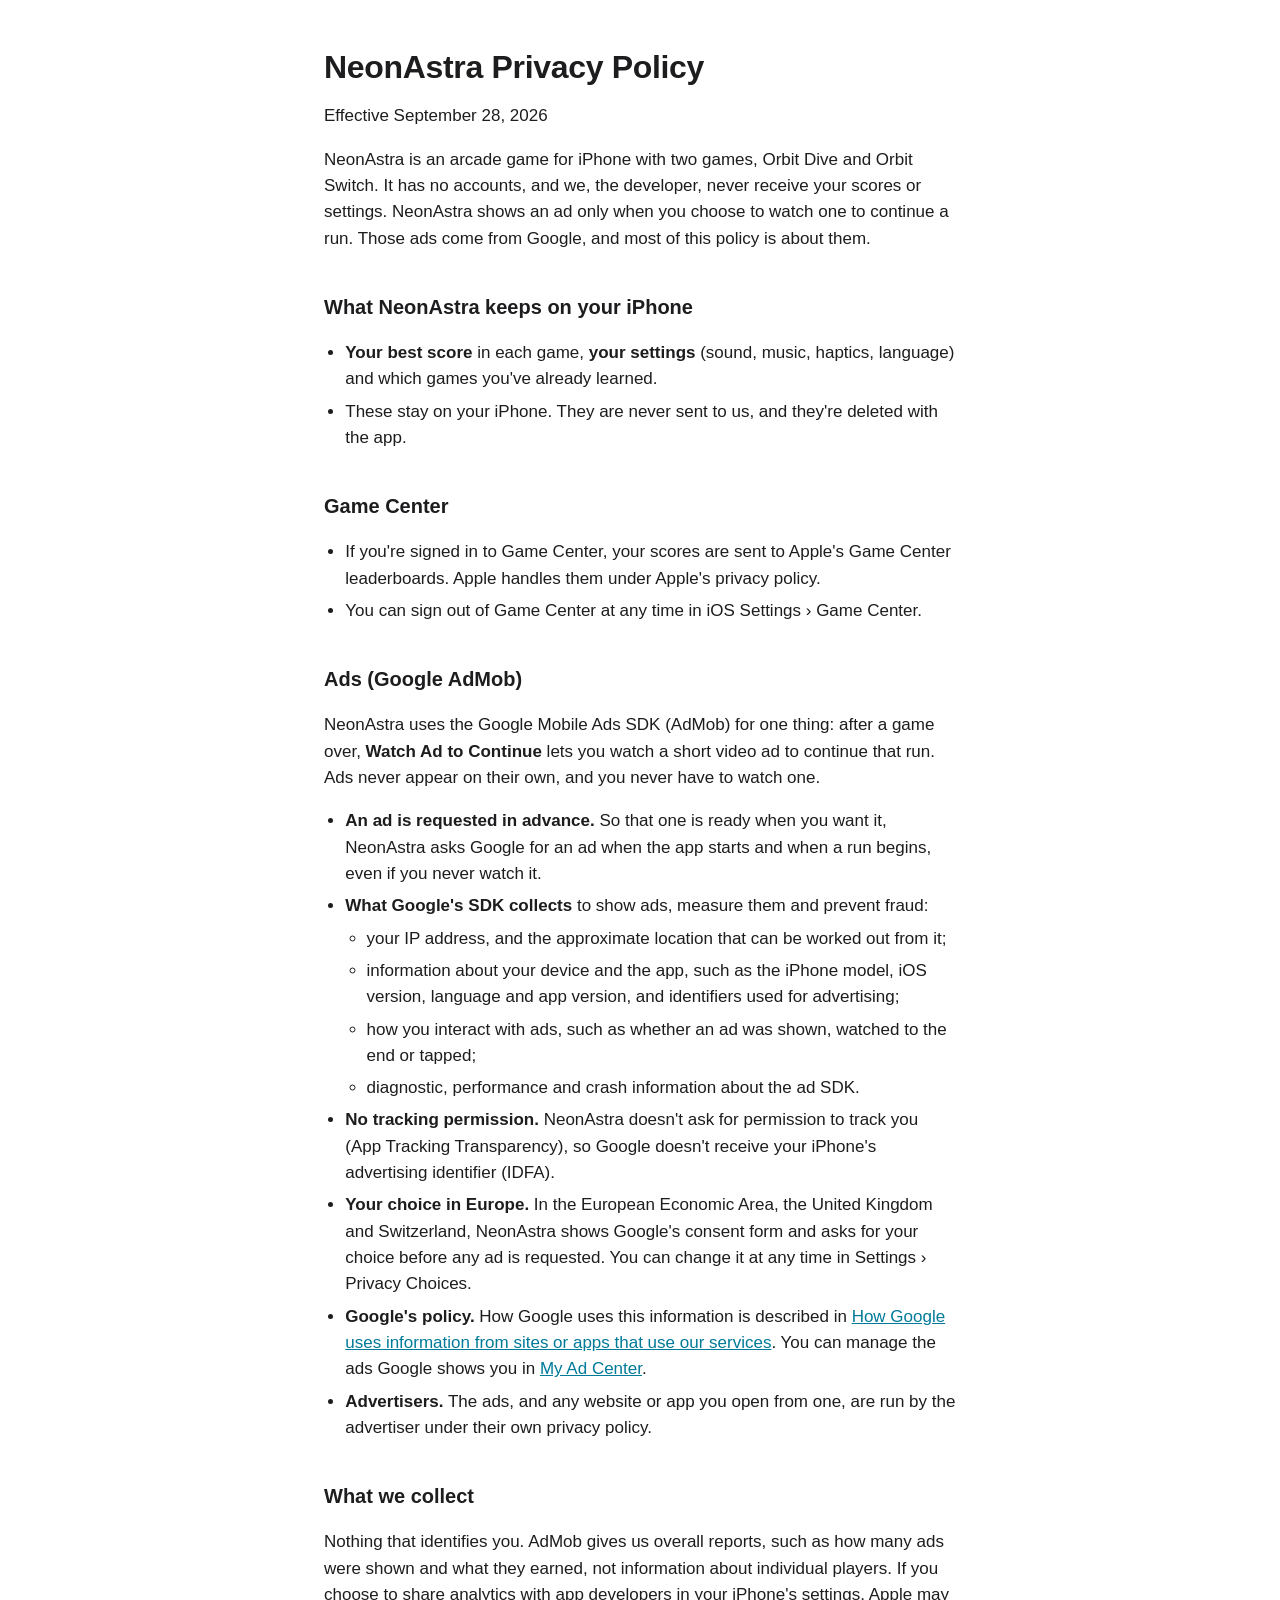
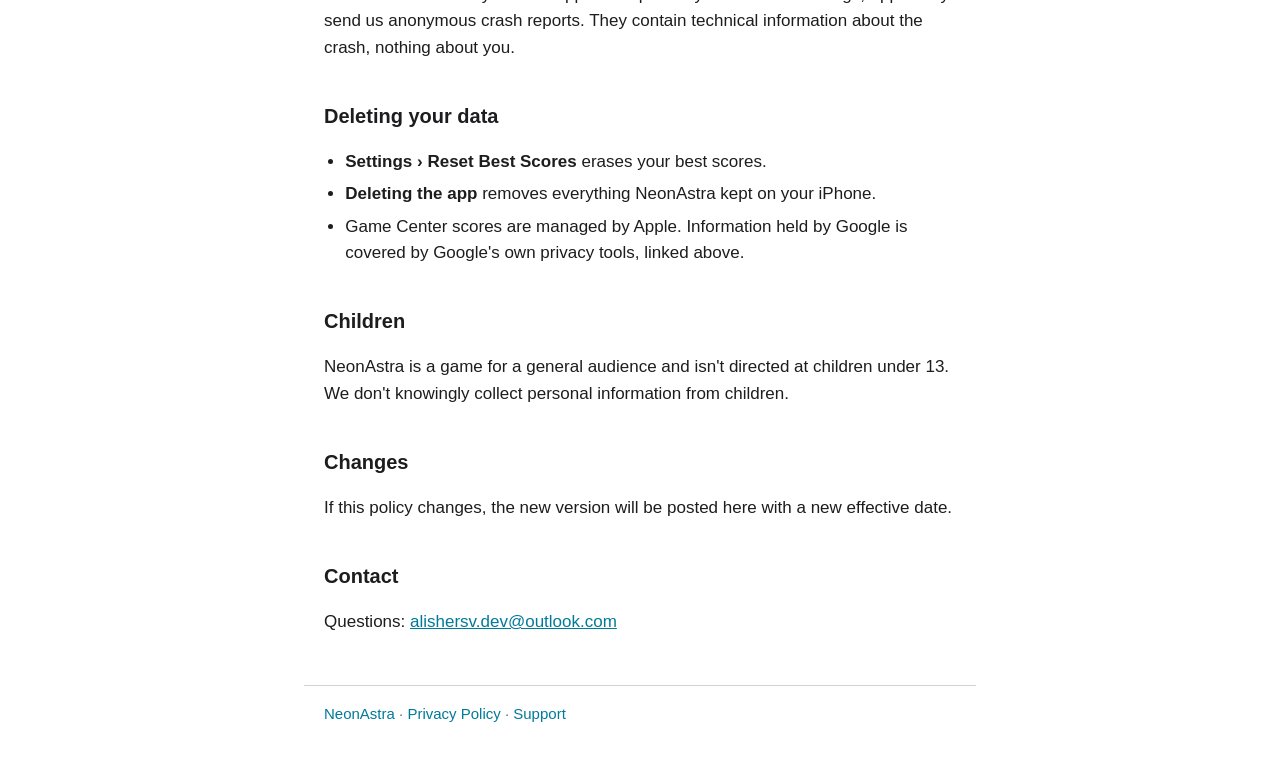
==== privacy/index.html @ d91a0239 "NeonAstra privacy policy and support pages Generated from docs/legal in the game's repository by scr" ====
<!doctype html>
<html lang="en">
<head>
<meta charset="utf-8">
<meta name="viewport" content="width=device-width, initial-scale=1">
<meta name="color-scheme" content="light dark">
<title>NeonAstra Privacy Policy</title>
<meta name="description" content="How NeonAstra handles your data: what stays on your iPhone, Game Center, and the Google ads you can choose to watch.">
<link rel="icon" href="../icon.png">
<link rel="apple-touch-icon" href="../icon.png">
<link rel="stylesheet" href="../style.css">
</head>
<body>
<main>
<h1>NeonAstra Privacy Policy</h1>
<p>Effective September 28, 2026</p>
<p>NeonAstra is an arcade game for iPhone with two games, Orbit Dive and Orbit Switch. It has no accounts, and we, the developer, never receive your scores or settings. NeonAstra shows an ad only when you choose to watch one to continue a run. Those ads come from Google, and most of this policy is about them.</p>
<h2>What NeonAstra keeps on your iPhone</h2>
<ul><li>
<strong>Your best score</strong> in each game, <strong>your settings</strong> (sound, music, haptics, language) and which games you've already learned.
</li><li>
These stay on your iPhone. They are never sent to us, and they're deleted with the app.
</li></ul>
<h2>Game Center</h2>
<ul><li>
If you're signed in to Game Center, your scores are sent to Apple's Game Center leaderboards. Apple handles them under Apple's privacy policy.
</li><li>
You can sign out of Game Center at any time in iOS Settings › Game Center.
</li></ul>
<h2>Ads (Google AdMob)</h2>
<p>NeonAstra uses the Google Mobile Ads SDK (AdMob) for one thing: after a game over, <strong>Watch Ad to Continue</strong> lets you watch a short video ad to continue that run. Ads never appear on their own, and you never have to watch one.</p>
<ul><li>
<strong>An ad is requested in advance.</strong> So that one is ready when you want it, NeonAstra asks Google for an ad when the app starts and when a run begins, even if you never watch it.
</li><li>
<strong>What Google's SDK collects</strong> to show ads, measure them and prevent fraud:
<ul><li>
your IP address, and the approximate location that can be worked out from it;
</li><li>
information about your device and the app, such as the iPhone model, iOS version, language and app version, and identifiers used for advertising;
</li><li>
how you interact with ads, such as whether an ad was shown, watched to the end or tapped;
</li><li>
diagnostic, performance and crash information about the ad SDK.
</li></ul>
</li><li>
<strong>No tracking permission.</strong> NeonAstra doesn't ask for permission to track you (App Tracking Transparency), so Google doesn't receive your iPhone's advertising identifier (IDFA).
</li><li>
<strong>Your choice in Europe.</strong> In the European Economic Area, the United Kingdom and Switzerland, NeonAstra shows Google's consent form and asks for your choice before any ad is requested. You can change it at any time in Settings › Privacy Choices.
</li><li>
<strong>Google's policy.</strong> How Google uses this information is described in <a href="https://policies.google.com/technologies/partner-sites">How Google uses information from sites or apps that use our services</a>. You can manage the ads Google shows you in <a href="https://myadcenter.google.com/">My Ad Center</a>.
</li><li>
<strong>Advertisers.</strong> The ads, and any website or app you open from one, are run by the advertiser under their own privacy policy.
</li></ul>
<h2>What we collect</h2>
<p>Nothing that identifies you. AdMob gives us overall reports, such as how many ads were shown and what they earned, not information about individual players. If you choose to share analytics with app developers in your iPhone's settings, Apple may send us anonymous crash reports. They contain technical information about the crash, nothing about you.</p>
<h2>Deleting your data</h2>
<ul><li>
<strong>Settings › Reset Best Scores</strong> erases your best scores.
</li><li>
<strong>Deleting the app</strong> removes everything NeonAstra kept on your iPhone.
</li><li>
Game Center scores are managed by Apple. Information held by Google is covered by Google's own privacy tools, linked above.
</li></ul>
<h2>Children</h2>
<p>NeonAstra is a game for a general audience and isn't directed at children under 13. We don't knowingly collect personal information from children.</p>
<h2>Changes</h2>
<p>If this policy changes, the new version will be posted here with a new effective date.</p>
<h2>Contact</h2>
<p>Questions: <a href="mailto:alishersv.dev@outlook.com">alishersv.dev@outlook.com</a></p>
</main>
<footer><a href="../">NeonAstra</a> · <a href="../privacy/">Privacy Policy</a> · <a href="../support/">Support</a></footer>
</body>
</html>
---- style.css ----
:root {
  --text: #1d1d1f; --secondary: #6e6e73; --background: #ffffff; --accent: #007A99; --rule: #d2d2d7;
}
@media (prefers-color-scheme: dark) {
  :root { --text: #f5f5f7; --secondary: #a1a1a6; --background: #000000; --accent: #33D6FF; --rule: #3a3a3c; }
}
* { box-sizing: border-box; }
body {
  margin: 0; background: var(--background); color: var(--text);
  font: 17px/1.55 -apple-system, BlinkMacSystemFont, "SF Pro Text", "Helvetica Neue", Helvetica, Arial, sans-serif;
  -webkit-text-size-adjust: 100%;
}
main, footer { max-width: 42rem; margin: 0 auto; padding: 0 20px; }
main { padding-top: 48px; padding-bottom: 32px; }
h1 { font-size: 2rem; line-height: 1.2; margin: 0 0 0.25em; letter-spacing: -0.01em; }
h2 { font-size: 1.25rem; margin: 2em 0 0.5em; }
p, li { overflow-wrap: anywhere; }
ul { padding-left: 1.25em; }
li { margin: 0.35em 0; }
li ul { margin: 0.25em 0; }
a { color: var(--accent); }
footer { border-top: 1px solid var(--rule); padding-top: 16px; padding-bottom: 48px; color: var(--secondary); font-size: 15px; }
footer a { text-decoration: none; }
.home { text-align: center; padding-top: 64px; }
.home img { width: 128px; height: 128px; border-radius: 28px; }
.home p { color: var(--secondary); }
.links { list-style: none; padding: 0; font-size: 1.1rem; }
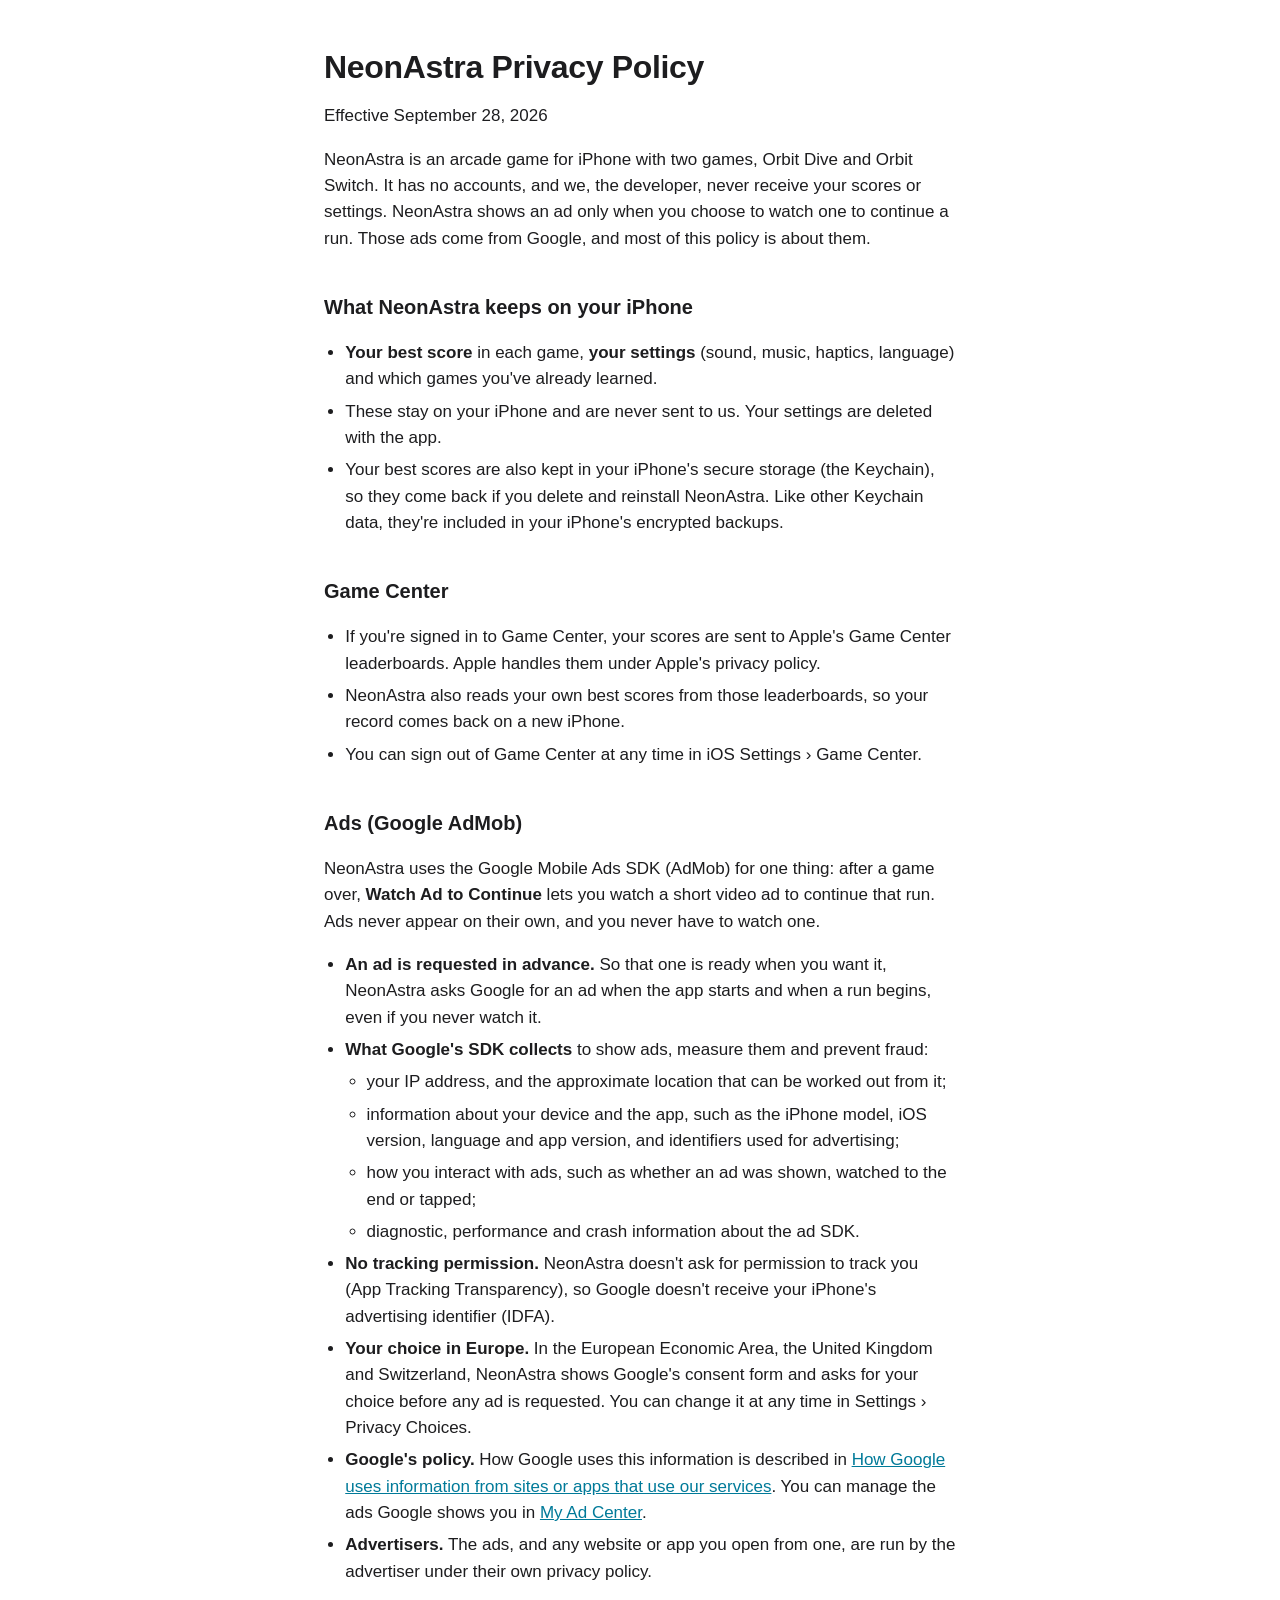
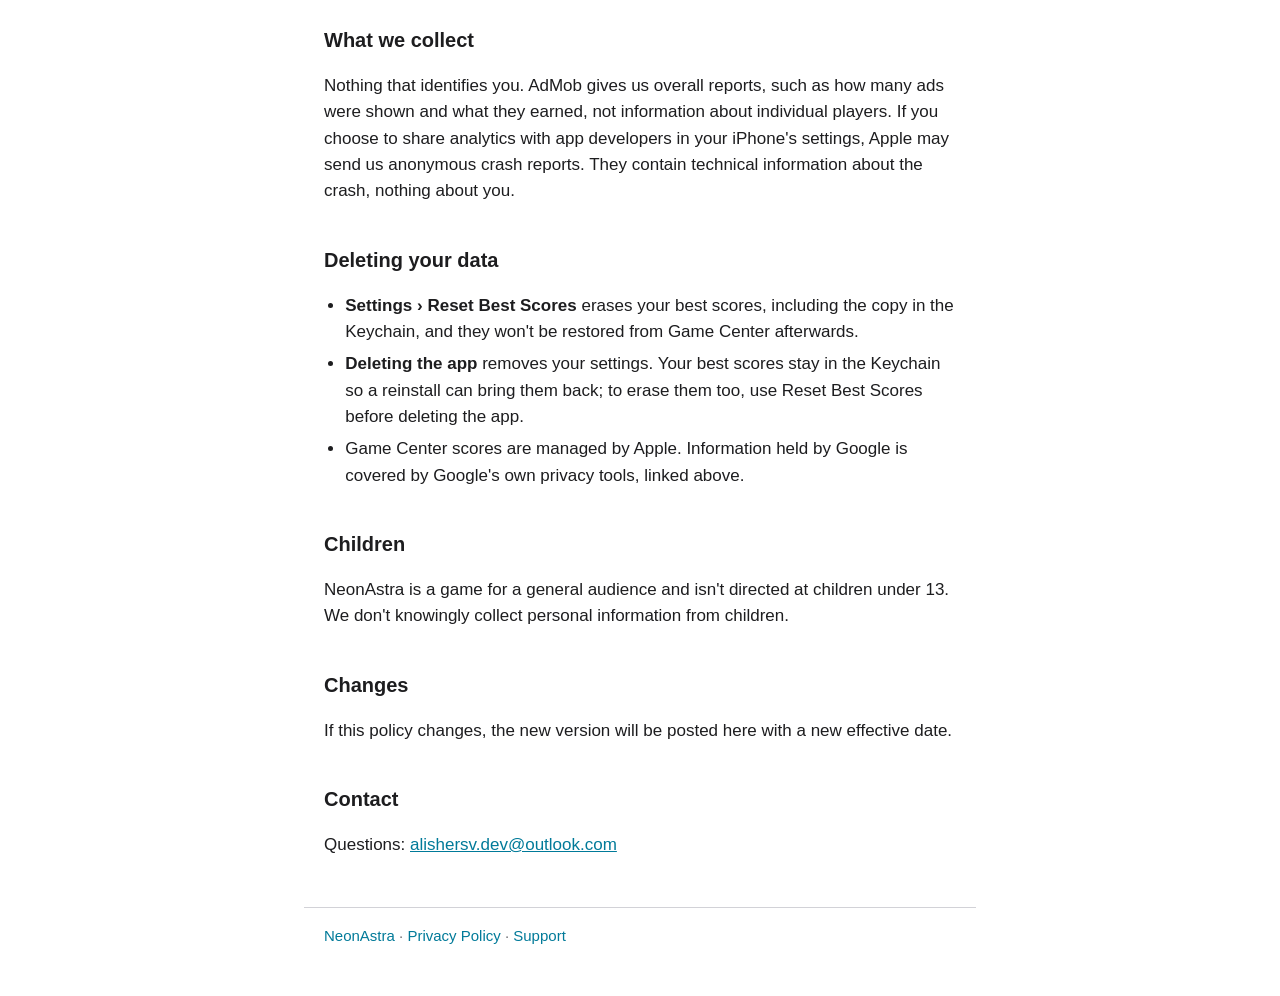
==== commit 82e5ccef: "Privacy policy: best scores are kept in the Keychain and survive a reinstall Settings stay deleted w" ====
--- a/privacy/index.html
+++ b/privacy/index.html
@@ -19,11 +19,15 @@
 <ul><li>
 <strong>Your best score</strong> in each game, <strong>your settings</strong> (sound, music, haptics, language) and which games you've already learned.
 </li><li>
-These stay on your iPhone. They are never sent to us, and they're deleted with the app.
+These stay on your iPhone and are never sent to us. Your settings are deleted with the app.
+</li><li>
+Your best scores are also kept in your iPhone's secure storage (the Keychain), so they come back if you delete and reinstall NeonAstra. Like other Keychain data, they're included in your iPhone's encrypted backups.
 </li></ul>
 <h2>Game Center</h2>
 <ul><li>
 If you're signed in to Game Center, your scores are sent to Apple's Game Center leaderboards. Apple handles them under Apple's privacy policy.
+</li><li>
+NeonAstra also reads your own best scores from those leaderboards, so your record comes back on a new iPhone.
 </li><li>
 You can sign out of Game Center at any time in iOS Settings › Game Center.
 </li></ul>
@@ -55,9 +59,9 @@
 <p>Nothing that identifies you. AdMob gives us overall reports, such as how many ads were shown and what they earned, not information about individual players. If you choose to share analytics with app developers in your iPhone's settings, Apple may send us anonymous crash reports. They contain technical information about the crash, nothing about you.</p>
 <h2>Deleting your data</h2>
 <ul><li>
-<strong>Settings › Reset Best Scores</strong> erases your best scores.
+<strong>Settings › Reset Best Scores</strong> erases your best scores, including the copy in the Keychain, and they won't be restored from Game Center afterwards.
 </li><li>
-<strong>Deleting the app</strong> removes everything NeonAstra kept on your iPhone.
+<strong>Deleting the app</strong> removes your settings. Your best scores stay in the Keychain so a reinstall can bring them back; to erase them too, use Reset Best Scores before deleting the app.
 </li><li>
 Game Center scores are managed by Apple. Information held by Google is covered by Google's own privacy tools, linked above.
 </li></ul>
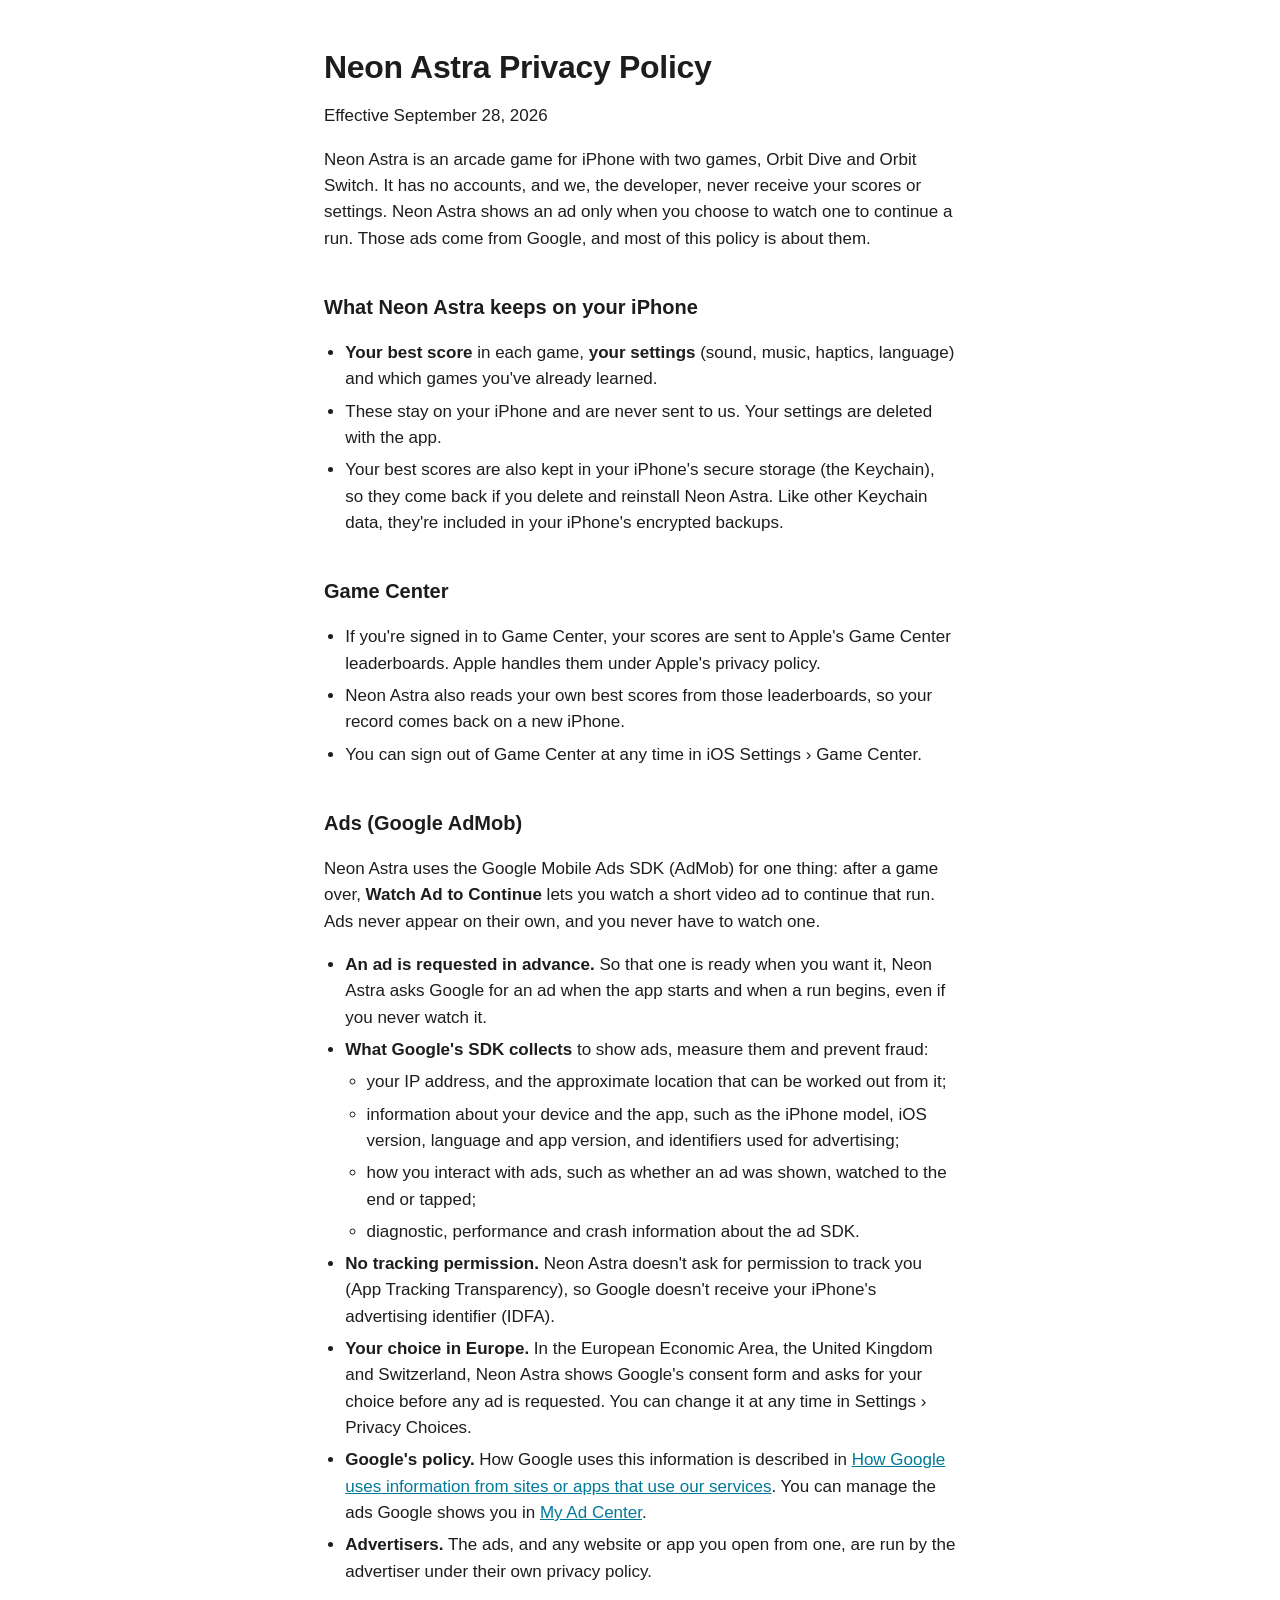
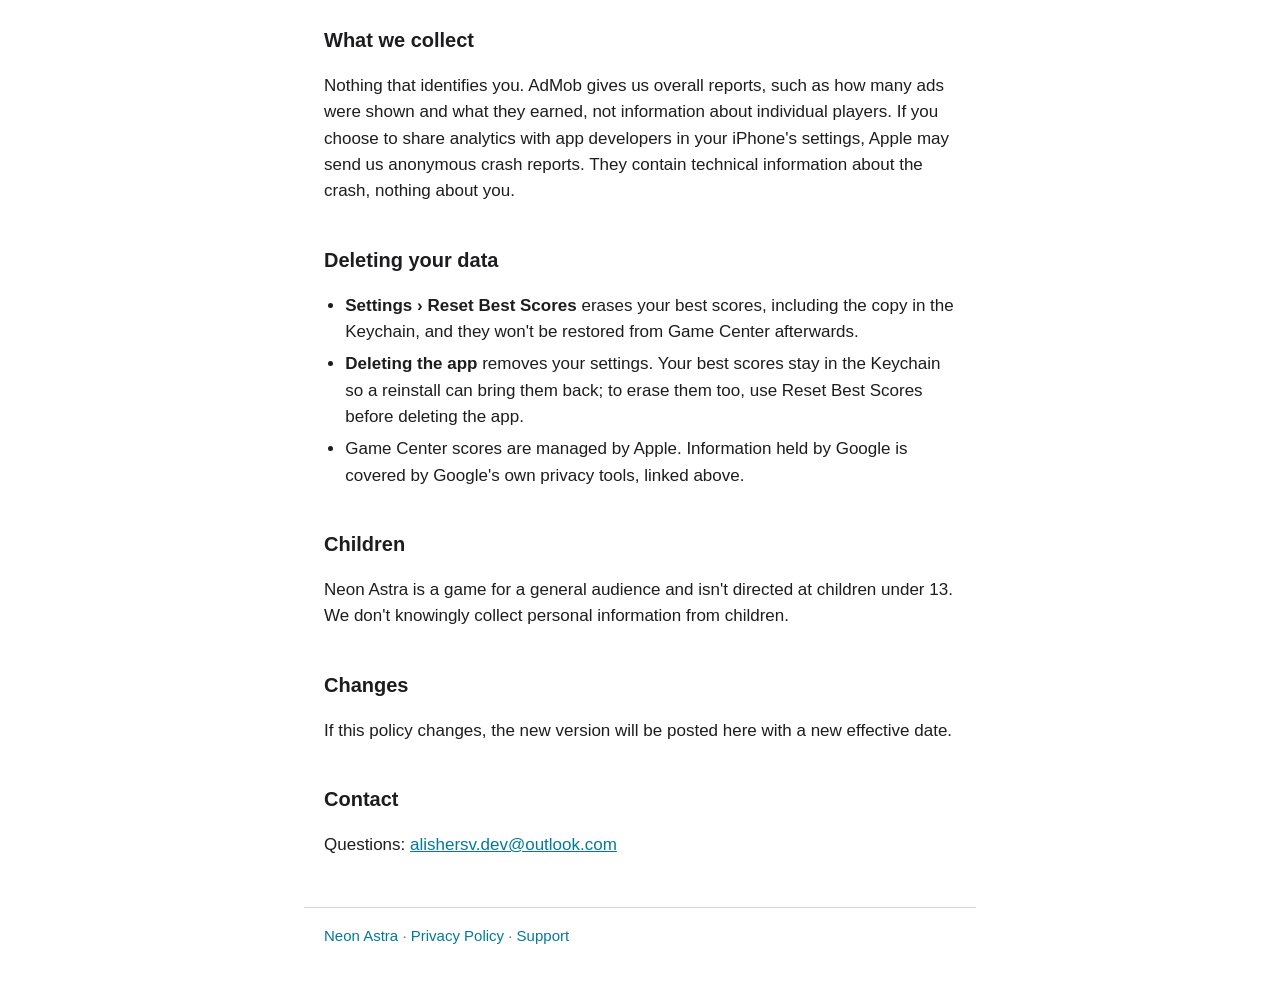
==== commit b375d4b0: "Product name written "Neon Astra" (with a space) on every page Co-Authored-By: Claude Opus 5.5 <nore" ====
--- a/privacy/index.html
+++ b/privacy/index.html
@@ -4,37 +4,37 @@
 <meta charset="utf-8">
 <meta name="viewport" content="width=device-width, initial-scale=1">
 <meta name="color-scheme" content="light dark">
-<title>NeonAstra Privacy Policy</title>
-<meta name="description" content="How NeonAstra handles your data: what stays on your iPhone, Game Center, and the Google ads you can choose to watch.">
+<title>Neon Astra Privacy Policy</title>
+<meta name="description" content="How Neon Astra handles your data: what stays on your iPhone, Game Center, and the Google ads you can choose to watch.">
 <link rel="icon" href="../icon.png">
 <link rel="apple-touch-icon" href="../icon.png">
 <link rel="stylesheet" href="../style.css">
 </head>
 <body>
 <main>
-<h1>NeonAstra Privacy Policy</h1>
+<h1>Neon Astra Privacy Policy</h1>
 <p>Effective September 28, 2026</p>
-<p>NeonAstra is an arcade game for iPhone with two games, Orbit Dive and Orbit Switch. It has no accounts, and we, the developer, never receive your scores or settings. NeonAstra shows an ad only when you choose to watch one to continue a run. Those ads come from Google, and most of this policy is about them.</p>
-<h2>What NeonAstra keeps on your iPhone</h2>
+<p>Neon Astra is an arcade game for iPhone with two games, Orbit Dive and Orbit Switch. It has no accounts, and we, the developer, never receive your scores or settings. Neon Astra shows an ad only when you choose to watch one to continue a run. Those ads come from Google, and most of this policy is about them.</p>
+<h2>What Neon Astra keeps on your iPhone</h2>
 <ul><li>
 <strong>Your best score</strong> in each game, <strong>your settings</strong> (sound, music, haptics, language) and which games you've already learned.
 </li><li>
 These stay on your iPhone and are never sent to us. Your settings are deleted with the app.
 </li><li>
-Your best scores are also kept in your iPhone's secure storage (the Keychain), so they come back if you delete and reinstall NeonAstra. Like other Keychain data, they're included in your iPhone's encrypted backups.
+Your best scores are also kept in your iPhone's secure storage (the Keychain), so they come back if you delete and reinstall Neon Astra. Like other Keychain data, they're included in your iPhone's encrypted backups.
 </li></ul>
 <h2>Game Center</h2>
 <ul><li>
 If you're signed in to Game Center, your scores are sent to Apple's Game Center leaderboards. Apple handles them under Apple's privacy policy.
 </li><li>
-NeonAstra also reads your own best scores from those leaderboards, so your record comes back on a new iPhone.
+Neon Astra also reads your own best scores from those leaderboards, so your record comes back on a new iPhone.
 </li><li>
 You can sign out of Game Center at any time in iOS Settings › Game Center.
 </li></ul>
 <h2>Ads (Google AdMob)</h2>
-<p>NeonAstra uses the Google Mobile Ads SDK (AdMob) for one thing: after a game over, <strong>Watch Ad to Continue</strong> lets you watch a short video ad to continue that run. Ads never appear on their own, and you never have to watch one.</p>
+<p>Neon Astra uses the Google Mobile Ads SDK (AdMob) for one thing: after a game over, <strong>Watch Ad to Continue</strong> lets you watch a short video ad to continue that run. Ads never appear on their own, and you never have to watch one.</p>
 <ul><li>
-<strong>An ad is requested in advance.</strong> So that one is ready when you want it, NeonAstra asks Google for an ad when the app starts and when a run begins, even if you never watch it.
+<strong>An ad is requested in advance.</strong> So that one is ready when you want it, Neon Astra asks Google for an ad when the app starts and when a run begins, even if you never watch it.
 </li><li>
 <strong>What Google's SDK collects</strong> to show ads, measure them and prevent fraud:
 <ul><li>
@@ -47,9 +47,9 @@
 diagnostic, performance and crash information about the ad SDK.
 </li></ul>
 </li><li>
-<strong>No tracking permission.</strong> NeonAstra doesn't ask for permission to track you (App Tracking Transparency), so Google doesn't receive your iPhone's advertising identifier (IDFA).
+<strong>No tracking permission.</strong> Neon Astra doesn't ask for permission to track you (App Tracking Transparency), so Google doesn't receive your iPhone's advertising identifier (IDFA).
 </li><li>
-<strong>Your choice in Europe.</strong> In the European Economic Area, the United Kingdom and Switzerland, NeonAstra shows Google's consent form and asks for your choice before any ad is requested. You can change it at any time in Settings › Privacy Choices.
+<strong>Your choice in Europe.</strong> In the European Economic Area, the United Kingdom and Switzerland, Neon Astra shows Google's consent form and asks for your choice before any ad is requested. You can change it at any time in Settings › Privacy Choices.
 </li><li>
 <strong>Google's policy.</strong> How Google uses this information is described in <a href="https://policies.google.com/technologies/partner-sites">How Google uses information from sites or apps that use our services</a>. You can manage the ads Google shows you in <a href="https://myadcenter.google.com/">My Ad Center</a>.
 </li><li>
@@ -66,12 +66,12 @@
 Game Center scores are managed by Apple. Information held by Google is covered by Google's own privacy tools, linked above.
 </li></ul>
 <h2>Children</h2>
-<p>NeonAstra is a game for a general audience and isn't directed at children under 13. We don't knowingly collect personal information from children.</p>
+<p>Neon Astra is a game for a general audience and isn't directed at children under 13. We don't knowingly collect personal information from children.</p>
 <h2>Changes</h2>
 <p>If this policy changes, the new version will be posted here with a new effective date.</p>
 <h2>Contact</h2>
 <p>Questions: <a href="mailto:alishersv.dev@outlook.com">alishersv.dev@outlook.com</a></p>
 </main>
-<footer><a href="../">NeonAstra</a> · <a href="../privacy/">Privacy Policy</a> · <a href="../support/">Support</a></footer>
+<footer><a href="../">Neon Astra</a> · <a href="../privacy/">Privacy Policy</a> · <a href="../support/">Support</a></footer>
 </body>
 </html>
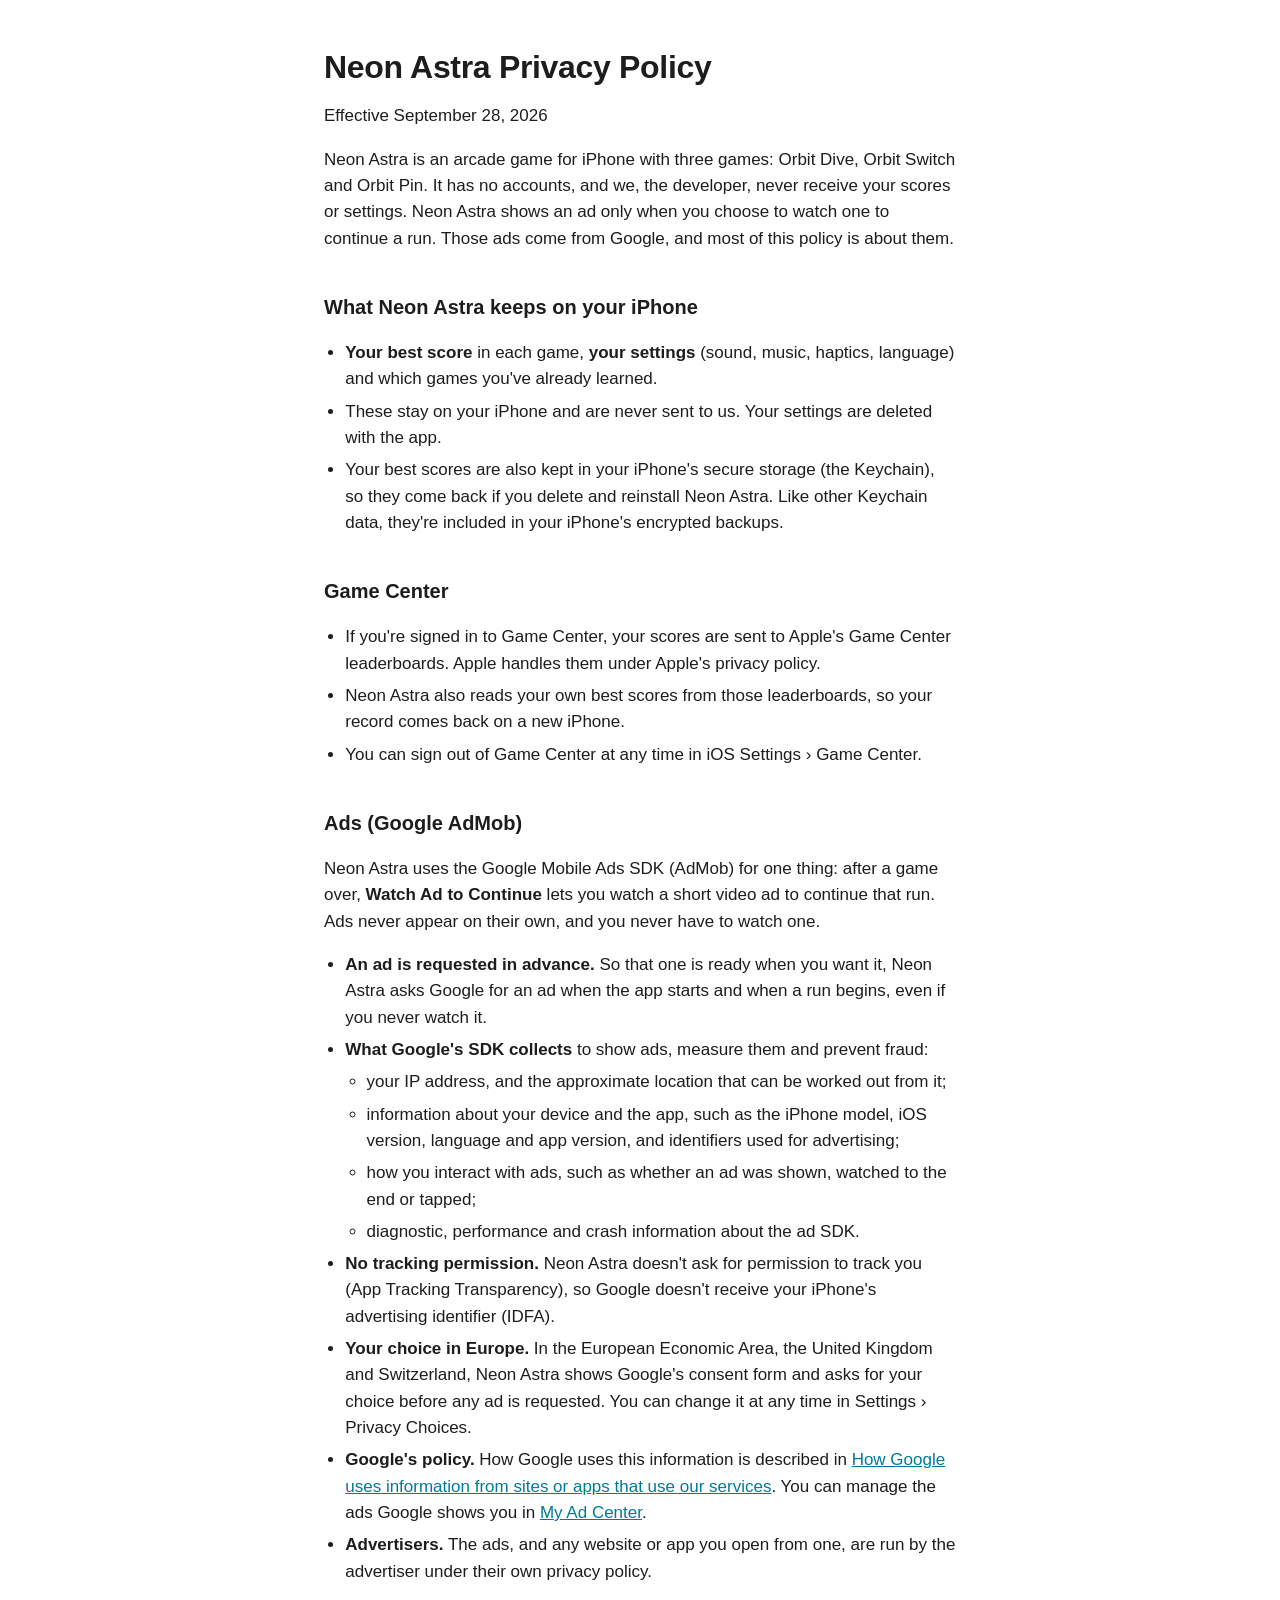
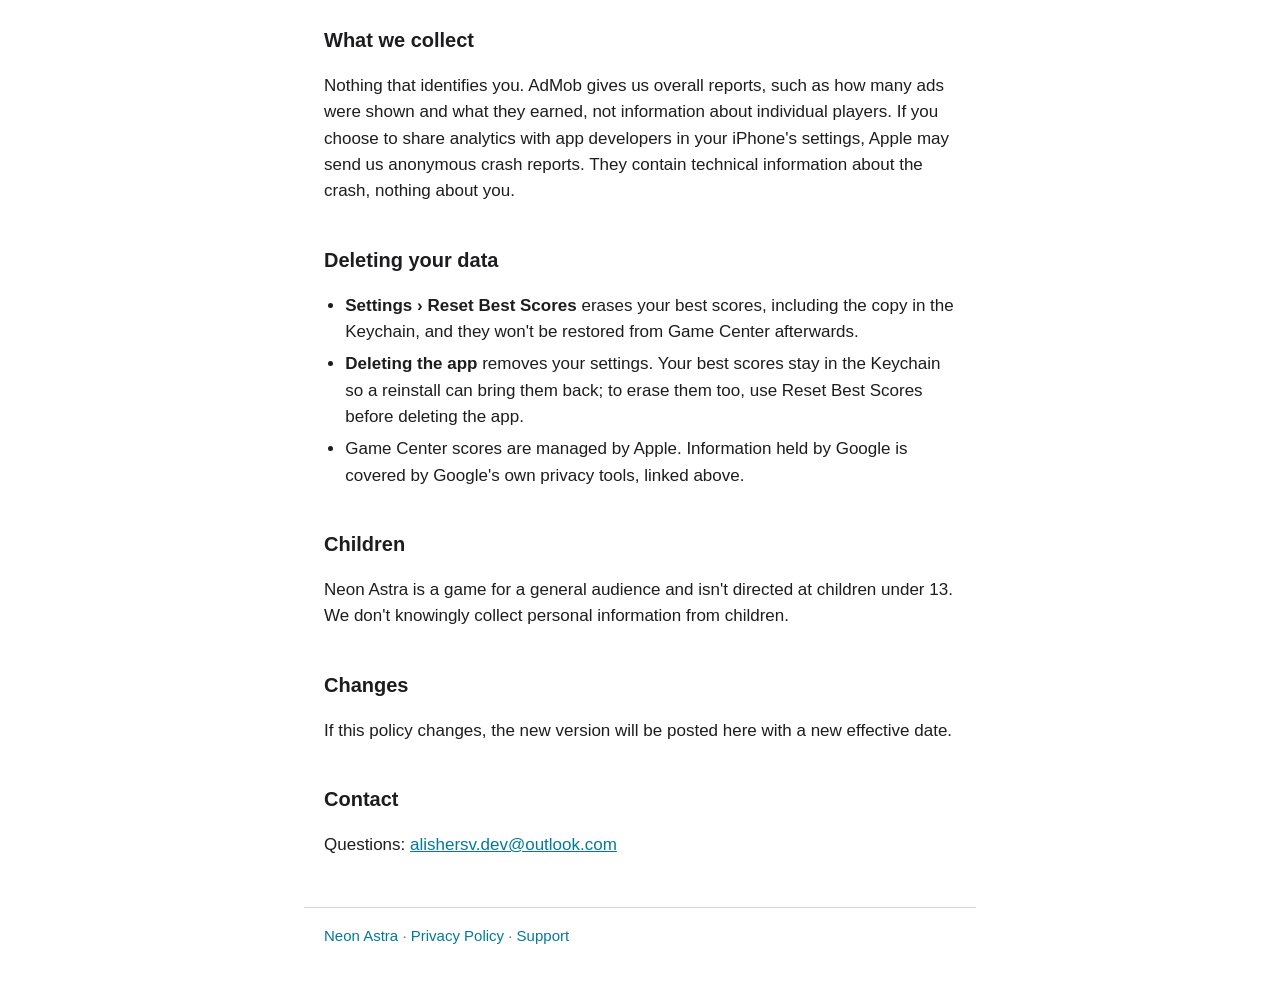
==== commit 5c53189c: "Name Orbit Pin, the third game, and the Game Center trophy button Co-Authored-By: Claude Opus 5.5 <n" ====
--- a/privacy/index.html
+++ b/privacy/index.html
@@ -14,7 +14,7 @@
 <main>
 <h1>Neon Astra Privacy Policy</h1>
 <p>Effective September 28, 2026</p>
-<p>Neon Astra is an arcade game for iPhone with two games, Orbit Dive and Orbit Switch. It has no accounts, and we, the developer, never receive your scores or settings. Neon Astra shows an ad only when you choose to watch one to continue a run. Those ads come from Google, and most of this policy is about them.</p>
+<p>Neon Astra is an arcade game for iPhone with three games: Orbit Dive, Orbit Switch and Orbit Pin. It has no accounts, and we, the developer, never receive your scores or settings. Neon Astra shows an ad only when you choose to watch one to continue a run. Those ads come from Google, and most of this policy is about them.</p>
 <h2>What Neon Astra keeps on your iPhone</h2>
 <ul><li>
 <strong>Your best score</strong> in each game, <strong>your settings</strong> (sound, music, haptics, language) and which games you've already learned.
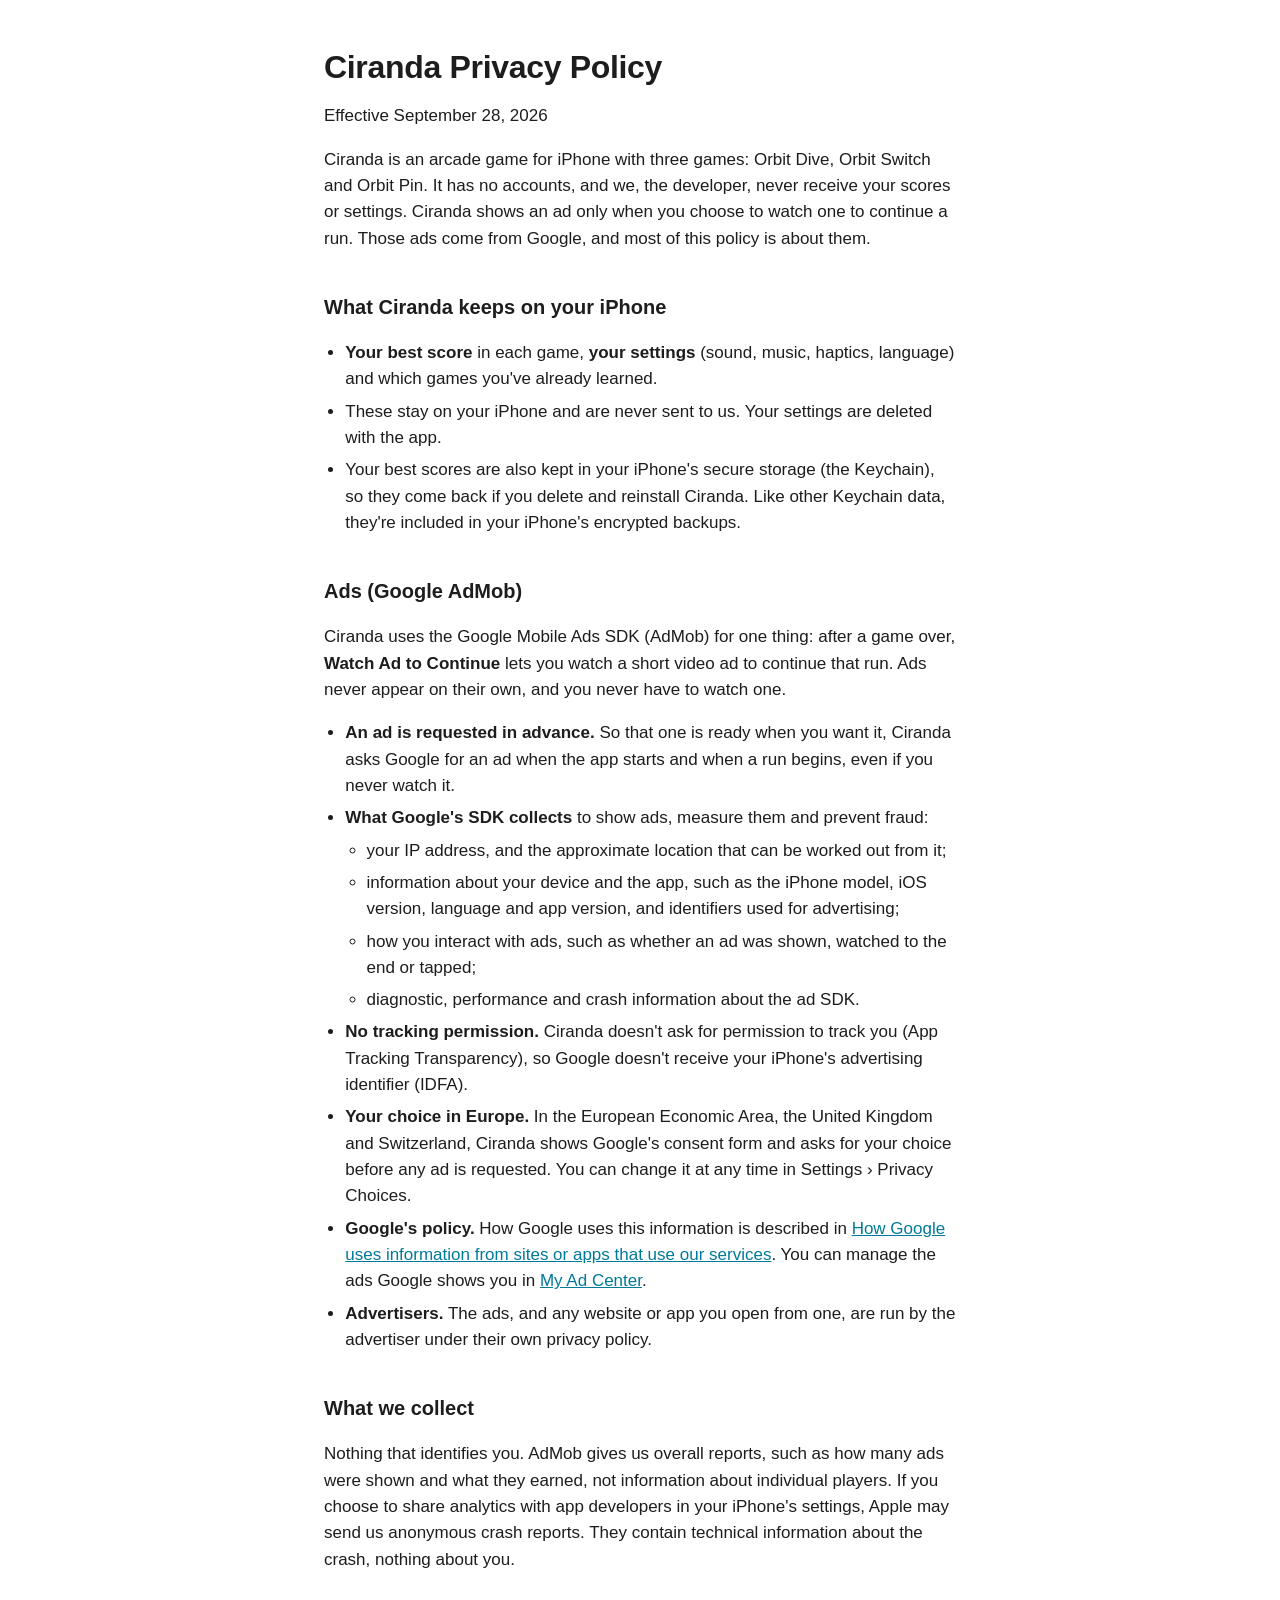
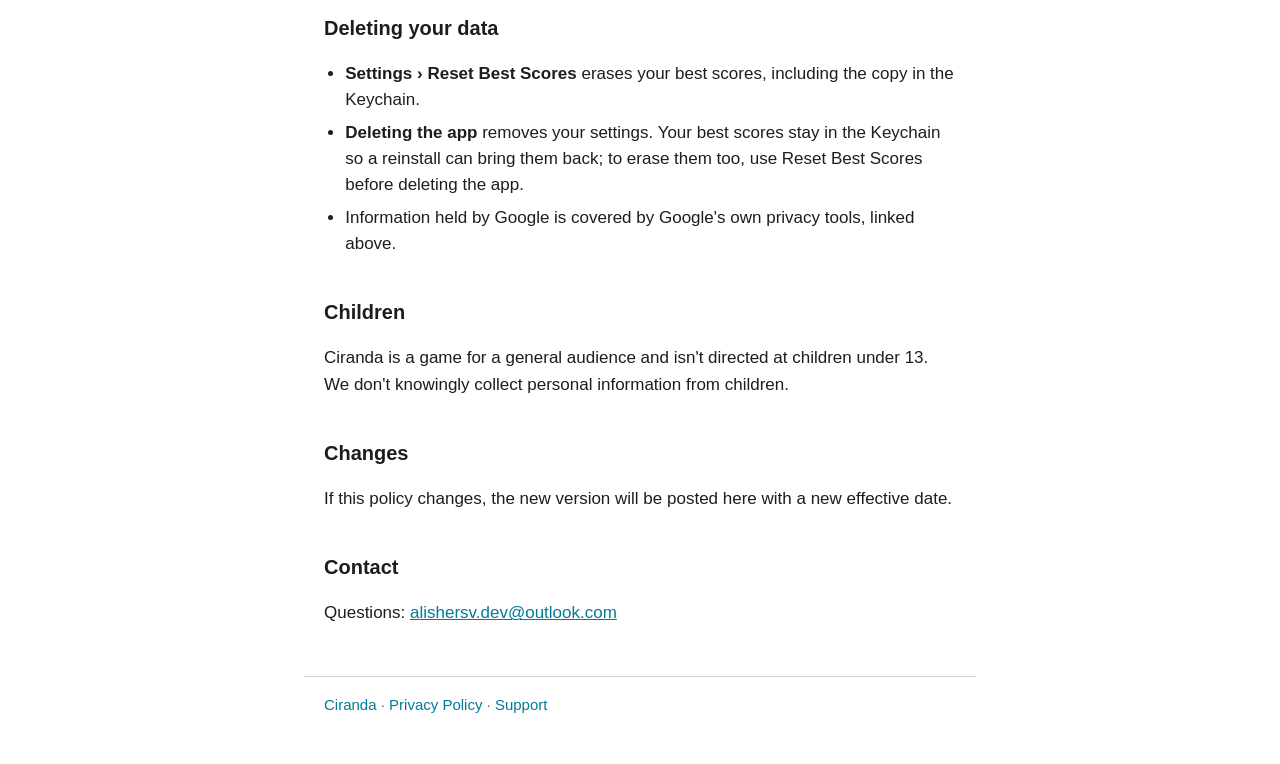
==== commit c0d1d5d2: "Ciranda: new name and icon, Game Center removed Co-Authored-By: Claude Opus 5.5 <noreply@anthropic.c" ====
--- a/privacy/index.html
+++ b/privacy/index.html
@@ -4,37 +4,29 @@
 <meta charset="utf-8">
 <meta name="viewport" content="width=device-width, initial-scale=1">
 <meta name="color-scheme" content="light dark">
-<title>Neon Astra Privacy Policy</title>
-<meta name="description" content="How Neon Astra handles your data: what stays on your iPhone, Game Center, and the Google ads you can choose to watch.">
+<title>Ciranda Privacy Policy</title>
+<meta name="description" content="How Ciranda handles your data: what stays on your iPhone, Game Center, and the Google ads you can choose to watch.">
 <link rel="icon" href="../icon.png">
 <link rel="apple-touch-icon" href="../icon.png">
 <link rel="stylesheet" href="../style.css">
 </head>
 <body>
 <main>
-<h1>Neon Astra Privacy Policy</h1>
+<h1>Ciranda Privacy Policy</h1>
 <p>Effective September 28, 2026</p>
-<p>Neon Astra is an arcade game for iPhone with three games: Orbit Dive, Orbit Switch and Orbit Pin. It has no accounts, and we, the developer, never receive your scores or settings. Neon Astra shows an ad only when you choose to watch one to continue a run. Those ads come from Google, and most of this policy is about them.</p>
-<h2>What Neon Astra keeps on your iPhone</h2>
+<p>Ciranda is an arcade game for iPhone with three games: Orbit Dive, Orbit Switch and Orbit Pin. It has no accounts, and we, the developer, never receive your scores or settings. Ciranda shows an ad only when you choose to watch one to continue a run. Those ads come from Google, and most of this policy is about them.</p>
+<h2>What Ciranda keeps on your iPhone</h2>
 <ul><li>
 <strong>Your best score</strong> in each game, <strong>your settings</strong> (sound, music, haptics, language) and which games you've already learned.
 </li><li>
 These stay on your iPhone and are never sent to us. Your settings are deleted with the app.
 </li><li>
-Your best scores are also kept in your iPhone's secure storage (the Keychain), so they come back if you delete and reinstall Neon Astra. Like other Keychain data, they're included in your iPhone's encrypted backups.
-</li></ul>
-<h2>Game Center</h2>
-<ul><li>
-If you're signed in to Game Center, your scores are sent to Apple's Game Center leaderboards. Apple handles them under Apple's privacy policy.
-</li><li>
-Neon Astra also reads your own best scores from those leaderboards, so your record comes back on a new iPhone.
-</li><li>
-You can sign out of Game Center at any time in iOS Settings › Game Center.
+Your best scores are also kept in your iPhone's secure storage (the Keychain), so they come back if you delete and reinstall Ciranda. Like other Keychain data, they're included in your iPhone's encrypted backups.
 </li></ul>
 <h2>Ads (Google AdMob)</h2>
-<p>Neon Astra uses the Google Mobile Ads SDK (AdMob) for one thing: after a game over, <strong>Watch Ad to Continue</strong> lets you watch a short video ad to continue that run. Ads never appear on their own, and you never have to watch one.</p>
+<p>Ciranda uses the Google Mobile Ads SDK (AdMob) for one thing: after a game over, <strong>Watch Ad to Continue</strong> lets you watch a short video ad to continue that run. Ads never appear on their own, and you never have to watch one.</p>
 <ul><li>
-<strong>An ad is requested in advance.</strong> So that one is ready when you want it, Neon Astra asks Google for an ad when the app starts and when a run begins, even if you never watch it.
+<strong>An ad is requested in advance.</strong> So that one is ready when you want it, Ciranda asks Google for an ad when the app starts and when a run begins, even if you never watch it.
 </li><li>
 <strong>What Google's SDK collects</strong> to show ads, measure them and prevent fraud:
 <ul><li>
@@ -47,9 +39,9 @@
 diagnostic, performance and crash information about the ad SDK.
 </li></ul>
 </li><li>
-<strong>No tracking permission.</strong> Neon Astra doesn't ask for permission to track you (App Tracking Transparency), so Google doesn't receive your iPhone's advertising identifier (IDFA).
+<strong>No tracking permission.</strong> Ciranda doesn't ask for permission to track you (App Tracking Transparency), so Google doesn't receive your iPhone's advertising identifier (IDFA).
 </li><li>
-<strong>Your choice in Europe.</strong> In the European Economic Area, the United Kingdom and Switzerland, Neon Astra shows Google's consent form and asks for your choice before any ad is requested. You can change it at any time in Settings › Privacy Choices.
+<strong>Your choice in Europe.</strong> In the European Economic Area, the United Kingdom and Switzerland, Ciranda shows Google's consent form and asks for your choice before any ad is requested. You can change it at any time in Settings › Privacy Choices.
 </li><li>
 <strong>Google's policy.</strong> How Google uses this information is described in <a href="https://policies.google.com/technologies/partner-sites">How Google uses information from sites or apps that use our services</a>. You can manage the ads Google shows you in <a href="https://myadcenter.google.com/">My Ad Center</a>.
 </li><li>
@@ -59,19 +51,19 @@
 <p>Nothing that identifies you. AdMob gives us overall reports, such as how many ads were shown and what they earned, not information about individual players. If you choose to share analytics with app developers in your iPhone's settings, Apple may send us anonymous crash reports. They contain technical information about the crash, nothing about you.</p>
 <h2>Deleting your data</h2>
 <ul><li>
-<strong>Settings › Reset Best Scores</strong> erases your best scores, including the copy in the Keychain, and they won't be restored from Game Center afterwards.
+<strong>Settings › Reset Best Scores</strong> erases your best scores, including the copy in the Keychain.
 </li><li>
 <strong>Deleting the app</strong> removes your settings. Your best scores stay in the Keychain so a reinstall can bring them back; to erase them too, use Reset Best Scores before deleting the app.
 </li><li>
-Game Center scores are managed by Apple. Information held by Google is covered by Google's own privacy tools, linked above.
+Information held by Google is covered by Google's own privacy tools, linked above.
 </li></ul>
 <h2>Children</h2>
-<p>Neon Astra is a game for a general audience and isn't directed at children under 13. We don't knowingly collect personal information from children.</p>
+<p>Ciranda is a game for a general audience and isn't directed at children under 13. We don't knowingly collect personal information from children.</p>
 <h2>Changes</h2>
 <p>If this policy changes, the new version will be posted here with a new effective date.</p>
 <h2>Contact</h2>
 <p>Questions: <a href="mailto:alishersv.dev@outlook.com">alishersv.dev@outlook.com</a></p>
 </main>
-<footer><a href="../">Neon Astra</a> · <a href="../privacy/">Privacy Policy</a> · <a href="../support/">Support</a></footer>
+<footer><a href="../">Ciranda</a> · <a href="../privacy/">Privacy Policy</a> · <a href="../support/">Support</a></footer>
 </body>
 </html>
